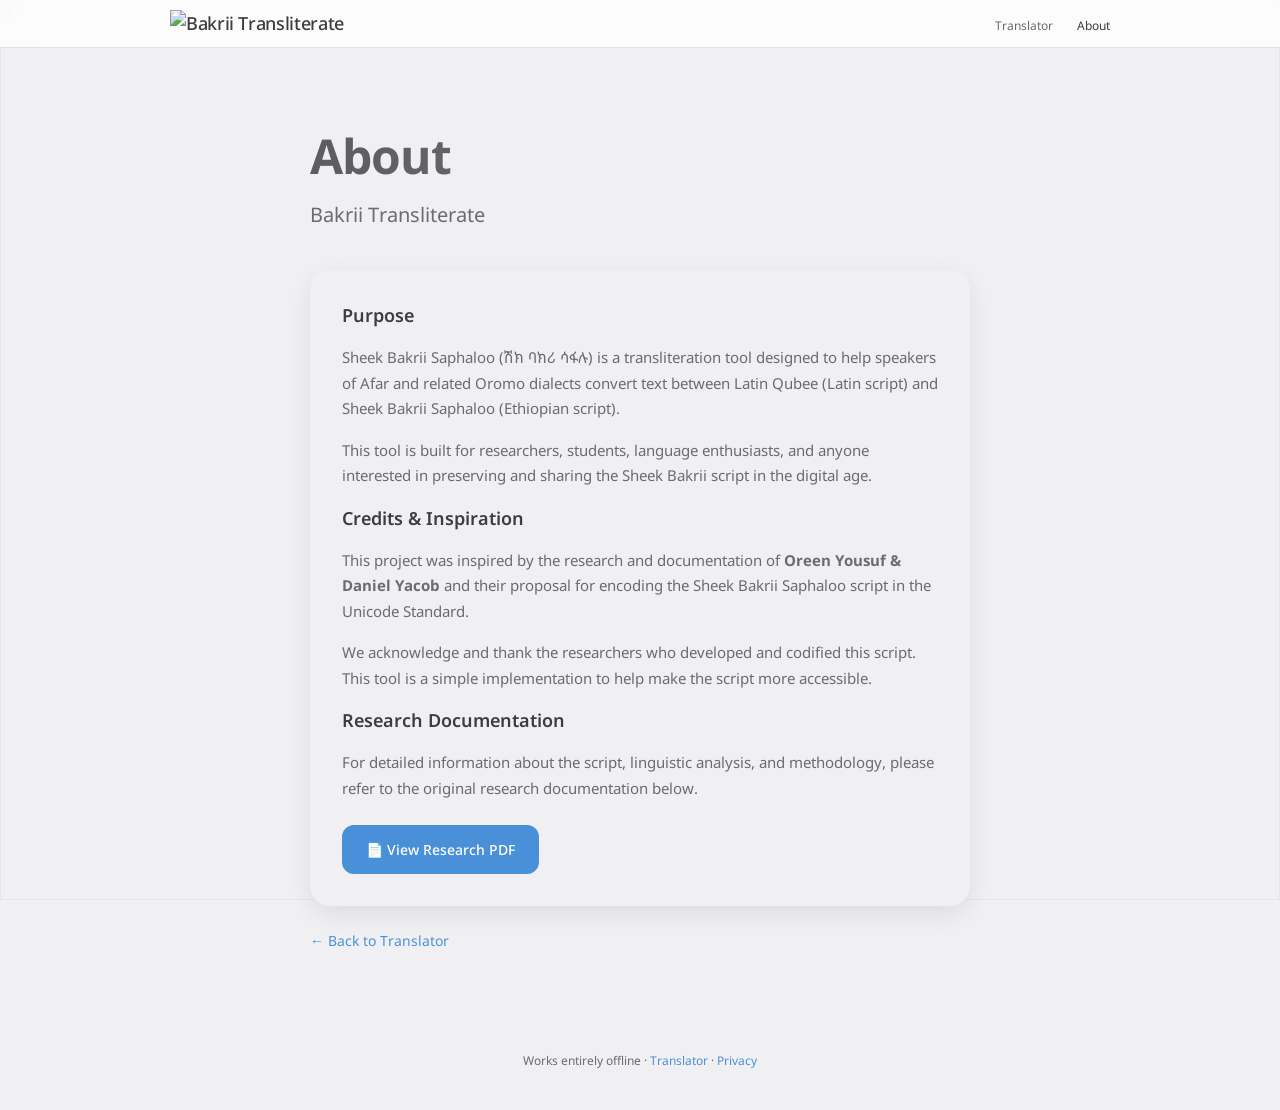
==== about.html @ ac6b7b32 "Merge 4425901981756f1d862c9200438dc6365ae06493 into 7698757508d91d9f81d3f9c5dd6d07b0c827f05c" ====
<!DOCTYPE html>
<html lang="en">
<head>
  <meta charset="UTF-8">
  <meta name="viewport" content="width=device-width, initial-scale=1.0">
  <title>About - Bakrii Transliterate</title>
  <link rel="icon" href="favicon.svg" type="image/svg+xml">
  <meta name="description" content="Learn about Bakrii Transliterate - a transliteration tool for converting between Latin Qubee and the Sheek Bakrii script.">
  <meta property="og:title" content="About - Bakrii Transliterate">
  <meta property="og:description" content="Discover the Sheek Bakrii script and the Unicode proposal by Oreen Yousuf & Daniel Yacob.">
  <meta property="og:type" content="website">
  <link href="https://fonts.googleapis.com/css2?family=Noto+Sans+Ethiopic:wght@300;400;500;600;700&family=Noto+Serif+Ethiopic:wght@400;500;600&display=swap" rel="stylesheet">
  <script type="module">
    import { injectSpeedInsights } from './speed-insights.js';
    injectSpeedInsights();
  </script>
  <style>
    *, *::before, *::after {
      box-sizing: border-box;
      margin: 0;
      padding: 0;
    }

    :root {
      --primary: #4a90d9;
      --primary-hover: #5a9fe0;
      --secondary: #6b6b70;
      --dark: #3d3d3f;
      --light: #e8e8eb;
      --white: #fafafa;
      --gray-100: #f0f0f2;
      --gray-200: #e5e5e8;
      --gray-300: #d5d5d8;
      --shadow-md: 0 8px 24px rgba(0,0,0,0.08);
      --radius-md: 12px;
      --radius-lg: 20px;
      --transition: 0.3s cubic-bezier(0.4, 0, 0.2, 1);
    }

    .map-bg {
      position: fixed;
      top: 0;
      left: 0;
      width: 100%;
      height: 100%;
      object-fit: cover;
      z-index: -1;
      opacity: 0.2;
      pointer-events: none;
    }
    
    .map-bg svg {
      width: 100%;
      height: auto;
      filter: grayscale(100%) contrast(0.8);
    }

    body {
      font-family: 'Noto Sans Ethiopic', -apple-system, BlinkMacSystemFont, 'SF Pro Display', sans-serif;
      min-height: 100vh;
      background: #f0f0f2;
      color: var(--dark);
      line-height: 1.5;
      -webkit-font-smoothing: antialiased;
    }

    body::before {
      content: '';
      position: fixed;
      top: 0;
      left: 0;
      right: 0;
      bottom: 0;
      background: rgba(240, 240, 242, 0.92);
      pointer-events: none;
      z-index: -1;
    }

    .navbar {
      position: fixed;
      top: 0;
      left: 0;
      right: 0;
      height: 48px;
      background: rgba(255, 255, 255, 0.8);
      backdrop-filter: blur(20px);
      -webkit-backdrop-filter: blur(20px);
      border-bottom: 1px solid rgba(0,0,0,0.1);
      z-index: 1000;
      display: flex;
      align-items: center;
      justify-content: center;
    }

    .navbar-content {
      max-width: 980px;
      width: 100%;
      display: flex;
      align-items: center;
      justify-content: space-between;
      padding: 0 20px;
    }

    .nav-logo {
      font-size: 18px;
      font-weight: 500;
      color: var(--dark);
      letter-spacing: -0.02em;
      text-decoration: none;
    }

    .nav-links {
      display: flex;
      gap: 24px;
      list-style: none;
    }

    .nav-links a {
      font-size: 12px;
      color: var(--secondary);
      text-decoration: none;
      transition: color var(--transition);
    }

    .nav-links a:hover,
    .nav-links a.active {
      color: var(--dark);
    }

    .container {
      max-width: 700px;
      margin: 0 auto;
      padding: 120px 20px 60px;
    }

    h1 {
      font-size: 48px;
      font-weight: 700;
      letter-spacing: -0.02em;
      background: linear-gradient(90deg, #5d5d5f 0%, #7a7a7d 100%);
      -webkit-background-clip: text;
      -webkit-text-fill-color: transparent;
      background-clip: text;
      margin-bottom: 8px;
    }

    .subtitle {
      font-size: 20px;
      font-weight: 400;
      color: var(--secondary);
      margin-bottom: 40px;
    }

    .about-card {
      background: var(--gray-100);
      border-radius: var(--radius-lg);
      padding: 32px;
      box-shadow: var(--shadow-md);
    }

    .about-card h2 {
      font-size: 18px;
      font-weight: 600;
      margin-bottom: 16px;
    }

    .about-card p {
      font-size: 15px;
      color: var(--secondary);
      margin-bottom: 16px;
      line-height: 1.7;
    }

    .about-card p:last-child {
      margin-bottom: 0;
    }

    .pdf-link {
      display: inline-flex;
      align-items: center;
      gap: 8px;
      padding: 14px 24px;
      background: var(--primary);
      color: white;
      text-decoration: none;
      border-radius: var(--radius-md);
      font-size: 14px;
      font-weight: 500;
      transition: all var(--transition);
      margin-top: 8px;
    }

    .pdf-link:hover {
      background: var(--primary-hover);
      transform: translateY(-1px);
    }

    .back-link {
      display: inline-block;
      margin-top: 24px;
      color: var(--primary);
      text-decoration: none;
      font-size: 14px;
    }

    .back-link:hover {
      text-decoration: underline;
    }

    .skip-link {
      position: absolute;
      left: -9999px;
      padding: 12px 24px;
      background: var(--primary);
      color: white;
      text-decoration: none;
      z-index: 9999;
      border-radius: var(--radius-md);
    }

    .skip-link:focus {
      position: fixed;
      left: 50%;
      top: 10px;
      transform: translateX(-50%);
    }

    a:focus-visible {
      outline: 2px solid var(--primary);
      outline-offset: 2px;
    }

    @media (max-width: 768px) {
      h1 {
        font-size: 32px;
      }

      .container {
        padding: 100px 16px 40px;
      }

      .about-card {
        padding: 24px;
      }
    }

    .footer {
      text-align: center;
      padding: 40px 20px;
      color: var(--secondary);
      font-size: 12px;
    }

    .footer a {
      color: var(--primary);
      text-decoration: none;
    }

    .footer a:hover {
      text-decoration: underline;
    }

    .modal {
      display: none;
      position: fixed;
      top: 0;
      left: 0;
      width: 100%;
      height: 100%;
      z-index: 2000;
      align-items: center;
      justify-content: center;
    }

    .modal.show {
      display: flex;
    }

    .modal-overlay {
      position: absolute;
      top: 0;
      left: 0;
      width: 100%;
      height: 100%;
      background: rgba(0, 0, 0, 0.5);
    }

    .modal-content {
      position: relative;
      background: var(--white);
      padding: 32px;
      border-radius: var(--radius-lg);
      max-width: 480px;
      margin: 20px;
      box-shadow: var(--shadow-md);
    }

    .modal-close {
      position: absolute;
      top: 12px;
      right: 12px;
      width: 32px;
      height: 32px;
      border: none;
      background: var(--gray-200);
      border-radius: 50%;
      font-size: 20px;
      cursor: pointer;
      display: flex;
      align-items: center;
      justify-content: center;
    }

    .modal-close:hover {
      background: var(--gray-300);
    }

    .modal-content h2 {
      font-size: 24px;
      margin-bottom: 16px;
      color: var(--dark);
    }

    .modal-content p {
      margin-bottom: 12px;
      color: var(--secondary);
      line-height: 1.6;
    }
  </style>
</head>
<body>
  <a href="#main" class="skip-link">Skip to content</a>
  <img class="map-bg" src="contour-lines.svg" role="img" aria-hidden="true" alt="">
  <nav class="navbar">
    <div class="navbar-content">
      <a href="translator.html" class="nav-logo"><img src="logo.svg" alt="Bakrii Transliterate" height="32"></a>
      <ul class="nav-links">
        <li><a href="translator.html">Translator</a></li>
        <li><a href="about.html" class="active">About</a></li>
      </ul>
    </div>
  </nav>

  <div class="container" id="main">
    <h1>About</h1>
    <p class="subtitle">Bakrii Transliterate</p>

    <div class="about-card">
      <h2>Purpose</h2>
      <p>
        Sheek Bakrii Saphaloo (ሽክ ባክሪ ሳፋሉ) is a transliteration tool designed to help speakers 
        of Afar and related Oromo dialects convert text between Latin Qubee (Latin script) and 
        Sheek Bakrii Saphaloo (Ethiopian script).
      </p>
      <p>
        This tool is built for researchers, students, language enthusiasts, and anyone interested 
        in preserving and sharing the Sheek Bakrii script in the digital age.
      </p>

      <h2>Credits & Inspiration</h2>
      <p>
        This project was inspired by the research and documentation of 
        <strong>Oreen Yousuf & Daniel Yacob</strong> and their proposal for encoding 
        the Sheek Bakrii Saphaloo script in the Unicode Standard.
      </p>
      <p>
        We acknowledge and thank the researchers who developed and codified this script. 
        This tool is a simple implementation to help make the script more accessible.
      </p>

      <h2>Research Documentation</h2>
      <p>
        For detailed information about the script, linguistic analysis, and methodology, 
        please refer to the original research documentation below.
      </p>
      <a href="https://www.unicode.org/L2/L2024/24109-sheek-bakrii-saphaloo.pdf" class="pdf-link" target="_blank">
        📄 View Research PDF
      </a>
    </div>

    <a href="translator.html" class="back-link">← Back to Translator</a>
  </div>

  <footer class="footer">
    <p>Works entirely offline &middot; <a href="translator.html">Translator</a> &middot; <a href="#" id="privacyLink">Privacy</a></p>
  </footer>

  <div id="privacyModal" class="modal" aria-hidden="true">
    <div class="modal-overlay" aria-hidden="true"></div>
    <div class="modal-content" role="dialog" aria-labelledby="privacyTitle">
      <button class="modal-close" aria-label="Close">&times;</button>
      <h2 id="privacyTitle">Privacy Policy</h2>
      <p>This translator runs entirely in your browser. No data is sent to any server.</p>
      <p>All translation, validation, and export operations happen locally on your device.</p>
      <p>No cookies, no tracking, no analytics.</p>
    </div>
  </div>

  <script>
    const privacyModal = document.getElementById('privacyModal');
    const privacyLink = document.getElementById('privacyLink');
    const modalClose = privacyModal.querySelector('.modal-close');
    const modalOverlay = privacyModal.querySelector('.modal-overlay');

    function openPrivacyModal() {
      privacyModal.classList.add('show');
      privacyModal.setAttribute('aria-hidden', 'false');
      modalClose.focus();
    }

    function closePrivacyModal() {
      privacyModal.classList.remove('show');
      privacyModal.setAttribute('aria-hidden', 'true');
      privacyLink.focus();
    }

    privacyLink.addEventListener('click', function(e) {
      e.preventDefault();
      openPrivacyModal();
    });

    modalClose.addEventListener('click', closePrivacyModal);
    modalOverlay.addEventListener('click', closePrivacyModal);

    document.addEventListener('keydown', function(e) {
      if (e.key === 'Escape' && privacyModal.classList.contains('show')) {
        closePrivacyModal();
      }
    });
  </script>
</body>
</html>
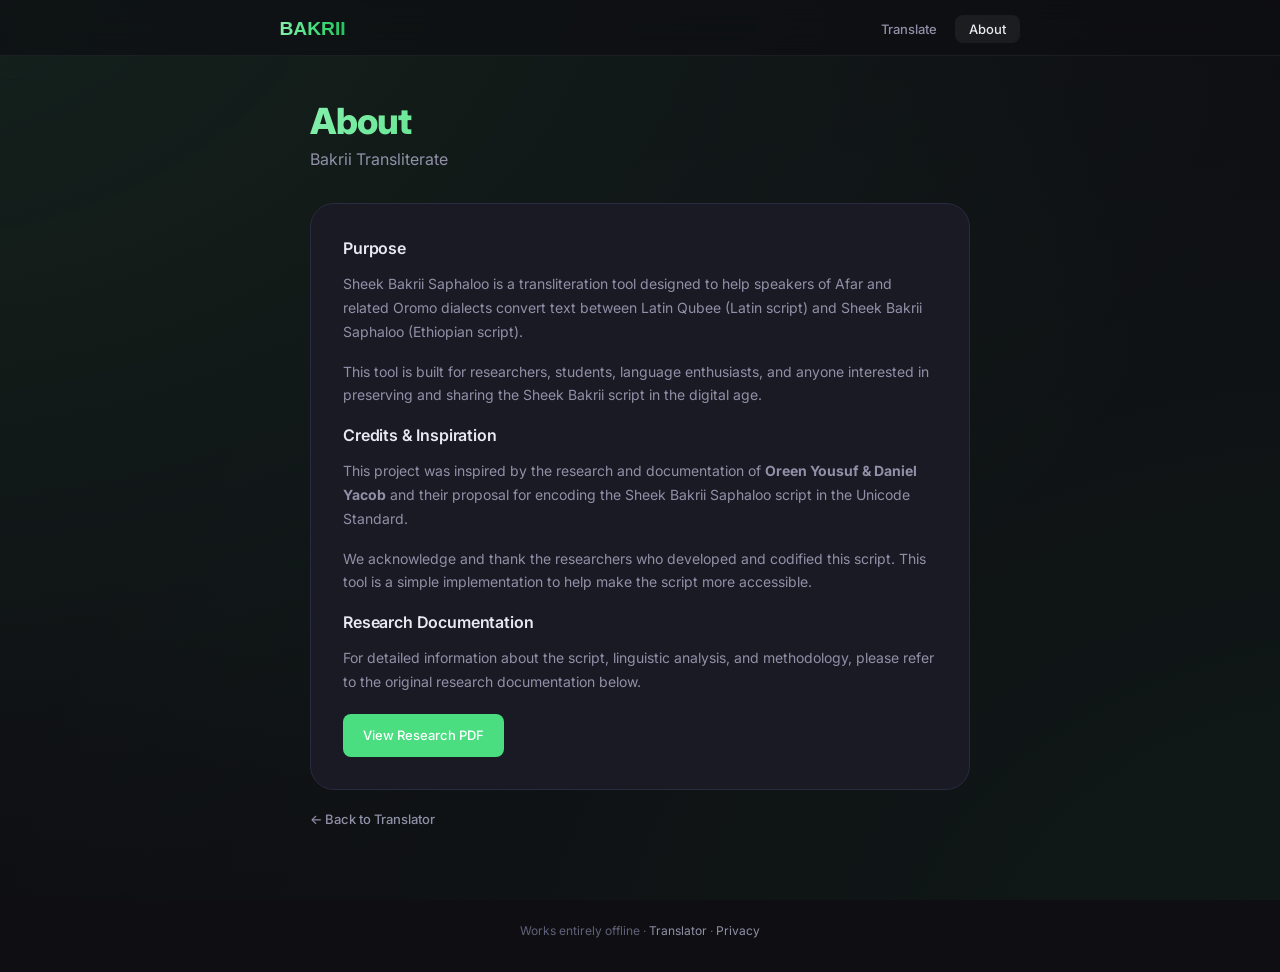
==== commit 8a6c21ad: "Rebuild UI with dark theme, green accents, and contour-lines background Complete visual redesign of " ====
--- a/about.html
+++ b/about.html
@@ -9,11 +9,7 @@
   <meta property="og:title" content="About - Bakrii Transliterate">
   <meta property="og:description" content="Discover the Sheek Bakrii script and the Unicode proposal by Oreen Yousuf & Daniel Yacob.">
   <meta property="og:type" content="website">
-  <link href="https://fonts.googleapis.com/css2?family=Noto+Sans+Ethiopic:wght@300;400;500;600;700&family=Noto+Serif+Ethiopic:wght@400;500;600&display=swap" rel="stylesheet">
-  <script type="module">
-    import { injectSpeedInsights } from './speed-insights.js';
-    injectSpeedInsights();
-  </script>
+  <link href="https://fonts.googleapis.com/css2?family=Inter:wght@300;400;500;600;700;800&family=Noto+Sans+Ethiopic:wght@300;400;500;600;700&display=swap" rel="stylesheet">
   <style>
     *, *::before, *::after {
       box-sizing: border-box;
@@ -22,58 +18,75 @@
     }
 
     :root {
-      --primary: #4a90d9;
-      --primary-hover: #5a9fe0;
-      --secondary: #6b6b70;
-      --dark: #3d3d3f;
-      --light: #e8e8eb;
-      --white: #fafafa;
-      --gray-100: #f0f0f2;
-      --gray-200: #e5e5e8;
-      --gray-300: #d5d5d8;
-      --shadow-md: 0 8px 24px rgba(0,0,0,0.08);
+      --bg: #0f0f13;
+      --bg-card: #1a1a24;
+      --bg-card-hover: #1f1f2b;
+      --surface: #24243a;
+      --border: #2a2a40;
+      --text: #e8e8f0;
+      --text-secondary: #9090a8;
+      --text-muted: #60607a;
+      --accent: #4ade80;
+      --accent-hover: #22c55e;
+      --radius-sm: 8px;
       --radius-md: 12px;
-      --radius-lg: 20px;
-      --transition: 0.3s cubic-bezier(0.4, 0, 0.2, 1);
-    }
-
-    .map-bg {
+      --radius-lg: 16px;
+      --radius-xl: 24px;
+      --transition: 0.2s cubic-bezier(0.4, 0, 0.2, 1);
+    }
+
+    .contour-bg {
       position: fixed;
       top: 0;
       left: 0;
       width: 100%;
       height: 100%;
+      z-index: -1;
+      pointer-events: none;
+      opacity: 0.08;
+      filter: grayscale(100%) contrast(1.2) brightness(0.5);
+    }
+
+    .contour-bg svg {
+      width: 100%;
+      height: 100%;
       object-fit: cover;
-      z-index: -1;
-      opacity: 0.2;
-      pointer-events: none;
-    }
-    
-    .map-bg svg {
-      width: 100%;
-      height: auto;
-      filter: grayscale(100%) contrast(0.8);
     }
 
     body {
-      font-family: 'Noto Sans Ethiopic', -apple-system, BlinkMacSystemFont, 'SF Pro Display', sans-serif;
+      font-family: 'Inter', 'Noto Sans Ethiopic', -apple-system, BlinkMacSystemFont, sans-serif;
+      background: var(--bg);
+      color: var(--text);
       min-height: 100vh;
-      background: #f0f0f2;
-      color: var(--dark);
       line-height: 1.5;
       -webkit-font-smoothing: antialiased;
     }
 
-    body::before {
-      content: '';
+    .bg-gradient {
       position: fixed;
       top: 0;
       left: 0;
-      right: 0;
-      bottom: 0;
-      background: rgba(240, 240, 242, 0.92);
-      pointer-events: none;
+      width: 100%;
+      height: 100%;
       z-index: -1;
+      overflow: hidden;
+    }
+
+    .bg-gradient::before {
+      content: '';
+      position: absolute;
+      top: -50%;
+      left: -50%;
+      width: 200%;
+      height: 200%;
+      background: radial-gradient(ellipse at 20% 20%, rgba(74, 222, 128, 0.10) 0%, transparent 50%),
+                  radial-gradient(ellipse at 80% 80%, rgba(34, 197, 94, 0.06) 0%, transparent 50%);
+      animation: bgShift 20s ease-in-out infinite alternate;
+    }
+
+    @keyframes bgShift {
+      0% { transform: translate(0, 0) rotate(0deg); }
+      100% { transform: translate(2%, 2%) rotate(3deg); }
     }
 
     .navbar {
@@ -81,11 +94,11 @@
       top: 0;
       left: 0;
       right: 0;
-      height: 48px;
-      background: rgba(255, 255, 255, 0.8);
-      backdrop-filter: blur(20px);
-      -webkit-backdrop-filter: blur(20px);
-      border-bottom: 1px solid rgba(0,0,0,0.1);
+      height: 56px;
+      background: rgba(15, 15, 19, 0.72);
+      backdrop-filter: blur(24px) saturate(1.4);
+      -webkit-backdrop-filter: blur(24px) saturate(1.4);
+      border-bottom: 1px solid rgba(255, 255, 255, 0.06);
       z-index: 1000;
       display: flex;
       align-items: center;
@@ -93,7 +106,7 @@
     }
 
     .navbar-content {
-      max-width: 980px;
+      max-width: 800px;
       width: 100%;
       display: flex;
       align-items: center;
@@ -102,71 +115,93 @@
     }
 
     .nav-logo {
-      font-size: 18px;
+      font-size: 20px;
+      font-weight: 700;
+      color: var(--text);
+      letter-spacing: -0.03em;
+      text-decoration: none;
+      display: flex;
+      align-items: center;
+      gap: 8px;
+    }
+
+    .nav-logo img {
+      height: 28px;
+    }
+
+    .nav-links {
+      display: flex;
+      gap: 4px;
+      list-style: none;
+    }
+
+    .nav-links a {
+      font-size: 13px;
       font-weight: 500;
-      color: var(--dark);
-      letter-spacing: -0.02em;
-      text-decoration: none;
-    }
-
-    .nav-links {
-      display: flex;
-      gap: 24px;
-      list-style: none;
-    }
-
-    .nav-links a {
-      font-size: 12px;
-      color: var(--secondary);
-      text-decoration: none;
-      transition: color var(--transition);
+      color: var(--text-secondary);
+      text-decoration: none;
+      padding: 6px 14px;
+      border-radius: var(--radius-sm);
+      transition: all var(--transition);
     }
 
     .nav-links a:hover,
     .nav-links a.active {
-      color: var(--dark);
+      color: var(--text);
+      background: rgba(255, 255, 255, 0.06);
     }
 
     .container {
       max-width: 700px;
       margin: 0 auto;
-      padding: 120px 20px 60px;
+      padding: 100px 20px 60px;
+    }
+
+    @keyframes fadeInUp {
+      from { opacity: 0; transform: translateY(24px); }
+      to { opacity: 1; transform: translateY(0); }
     }
 
     h1 {
-      font-size: 48px;
-      font-weight: 700;
-      letter-spacing: -0.02em;
-      background: linear-gradient(90deg, #5d5d5f 0%, #7a7a7d 100%);
+      font-size: 36px;
+      font-weight: 800;
+      letter-spacing: -0.03em;
+      background: linear-gradient(135deg, #86efac 0%, #4ade80 40%, #22c55e 100%);
       -webkit-background-clip: text;
       -webkit-text-fill-color: transparent;
       background-clip: text;
-      margin-bottom: 8px;
+      margin-bottom: 4px;
+      line-height: 1.2;
+      animation: fadeInUp 0.6s ease-out;
     }
 
     .subtitle {
-      font-size: 20px;
+      font-size: 16px;
       font-weight: 400;
-      color: var(--secondary);
-      margin-bottom: 40px;
+      color: var(--text-secondary);
+      margin-bottom: 32px;
+      animation: fadeInUp 0.6s ease-out 0.05s both;
     }
 
     .about-card {
-      background: var(--gray-100);
-      border-radius: var(--radius-lg);
+      background: var(--bg-card);
+      border: 1px solid var(--border);
+      border-radius: var(--radius-xl);
       padding: 32px;
-      box-shadow: var(--shadow-md);
+      animation: fadeInUp 0.6s ease-out 0.1s both;
     }
 
     .about-card h2 {
-      font-size: 18px;
+      font-size: 16px;
       font-weight: 600;
-      margin-bottom: 16px;
+      margin-bottom: 12px;
+      color: var(--text);
+      letter-spacing: -0.01em;
     }
 
     .about-card p {
-      font-size: 15px;
-      color: var(--secondary);
+      font-size: 14px;
+      color: var(--text-secondary);
       margin-bottom: 16px;
       line-height: 1.7;
     }
@@ -179,43 +214,50 @@
       display: inline-flex;
       align-items: center;
       gap: 8px;
-      padding: 14px 24px;
-      background: var(--primary);
+      padding: 12px 20px;
+      background: var(--accent);
       color: white;
       text-decoration: none;
-      border-radius: var(--radius-md);
-      font-size: 14px;
+      border-radius: var(--radius-sm);
+      font-size: 13px;
       font-weight: 500;
       transition: all var(--transition);
-      margin-top: 8px;
+      margin-top: 4px;
     }
 
     .pdf-link:hover {
-      background: var(--primary-hover);
+      background: var(--accent-hover);
       transform: translateY(-1px);
+      box-shadow: 0 2px 16px rgba(124, 92, 252, 0.3);
     }
 
     .back-link {
-      display: inline-block;
-      margin-top: 24px;
-      color: var(--primary);
-      text-decoration: none;
-      font-size: 14px;
+      display: inline-flex;
+      align-items: center;
+      gap: 6px;
+      margin-top: 20px;
+      color: var(--text-secondary);
+      text-decoration: none;
+      font-size: 13px;
+      font-weight: 500;
+      transition: color var(--transition);
     }
 
     .back-link:hover {
-      text-decoration: underline;
+      color: var(--text);
     }
 
     .skip-link {
       position: absolute;
       left: -9999px;
       padding: 12px 24px;
-      background: var(--primary);
+      background: var(--accent);
       color: white;
       text-decoration: none;
       z-index: 9999;
-      border-radius: var(--radius-md);
+      border-radius: var(--radius-sm);
+      font-size: 14px;
+      font-weight: 500;
     }
 
     .skip-link:focus {
@@ -226,38 +268,40 @@
     }
 
     a:focus-visible {
-      outline: 2px solid var(--primary);
+      outline: 2px solid var(--accent);
       outline-offset: 2px;
     }
 
     @media (max-width: 768px) {
       h1 {
-        font-size: 32px;
+        font-size: 28px;
       }
 
       .container {
-        padding: 100px 16px 40px;
+        padding: 84px 16px 40px;
       }
 
       .about-card {
         padding: 24px;
+        border-radius: var(--radius-lg);
       }
     }
 
     .footer {
       text-align: center;
-      padding: 40px 20px;
-      color: var(--secondary);
+      padding: 32px 20px;
+      color: var(--text-muted);
       font-size: 12px;
     }
 
     .footer a {
-      color: var(--primary);
-      text-decoration: none;
+      color: var(--text-secondary);
+      text-decoration: none;
+      transition: color var(--transition);
     }
 
     .footer a:hover {
-      text-decoration: underline;
+      color: var(--text);
     }
 
     .modal {
@@ -282,17 +326,25 @@
       left: 0;
       width: 100%;
       height: 100%;
-      background: rgba(0, 0, 0, 0.5);
+      background: rgba(0, 0, 0, 0.6);
+      backdrop-filter: blur(4px);
     }
 
     .modal-content {
       position: relative;
-      background: var(--white);
-      padding: 32px;
-      border-radius: var(--radius-lg);
-      max-width: 480px;
+      background: var(--bg-card);
+      border: 1px solid var(--border);
+      padding: 28px;
+      border-radius: var(--radius-xl);
+      max-width: 420px;
       margin: 20px;
-      box-shadow: var(--shadow-md);
+      box-shadow: 0 32px 64px rgba(0, 0, 0, 0.5);
+      animation: fadeIn 0.2s ease-out;
+    }
+
+    @keyframes fadeIn {
+      from { opacity: 0; }
+      to { opacity: 1; }
     }
 
     .modal-close {
@@ -302,40 +354,53 @@
       width: 32px;
       height: 32px;
       border: none;
-      background: var(--gray-200);
+      background: rgba(255, 255, 255, 0.06);
       border-radius: 50%;
+      font-size: 18px;
+      cursor: pointer;
+      display: flex;
+      align-items: center;
+      justify-content: center;
+      color: var(--text-secondary);
+      transition: all var(--transition);
+    }
+
+    .modal-close:hover {
+      background: rgba(255, 255, 255, 0.12);
+      color: var(--text);
+    }
+
+    .modal-content h2 {
       font-size: 20px;
-      cursor: pointer;
-      display: flex;
-      align-items: center;
-      justify-content: center;
-    }
-
-    .modal-close:hover {
-      background: var(--gray-300);
-    }
-
-    .modal-content h2 {
-      font-size: 24px;
-      margin-bottom: 16px;
-      color: var(--dark);
+      font-weight: 700;
+      margin-bottom: 12px;
+      color: var(--text);
+      letter-spacing: -0.02em;
     }
 
     .modal-content p {
-      margin-bottom: 12px;
-      color: var(--secondary);
+      margin-bottom: 8px;
+      color: var(--text-secondary);
       line-height: 1.6;
+      font-size: 14px;
+    }
+
+    .modal-content p:last-child {
+      margin-bottom: 0;
     }
   </style>
 </head>
 <body>
   <a href="#main" class="skip-link">Skip to content</a>
-  <img class="map-bg" src="contour-lines.svg" role="img" aria-hidden="true" alt="">
+  <div class="bg-gradient" aria-hidden="true"></div>
+  <div class="contour-bg" aria-hidden="true">
+    <svg xmlns="http://www.w3.org/2000/svg" width="2423.8577722279006" height="1572.4668701550163" baseProfile="full" version="1.1" viewBox="60721.410803,-15475.841881,2423.857772,1572.466870"><defs><style type="text/css">polyline,line,rect,path,polygon,.polygon{fill:none;stroke:#000;stroke-width:1px;stroke-linejoin:round;}</style></defs><g transform="scale(1,-1)"><g id="contours" class="ID ELEV"><polyline points="62713.95792818706,15475.841880926788 62713.95792818706,15471.498049793763 62715.22929339672,15470.050106082754 62715.735370810275,15471.498049793763 62715.735370810275,15475.841880926788" class="contours" style="fill:none;stroke:#000;stroke-width:1px;stroke-linejoin:round"/><polyline points="61069.312187719646,15475.841880926788 61069.312187719646,15471.498049793763 61064.57346284726,15470.898900671966 61062.091273628386,15471.498049793763 61062.091273628386,15475.841880926788" class="contours" style="fill:none;stroke:#000;stroke-width:1px;stroke-linejoin:round"/><polyline points="60764.282527999014,15475.841880926788 60764.282527999014,15471.498049793763 60760.505283535516,15470.729230124201 60751.81762126947,15470.297315984635 60743.12995900342,15469.89769095528 60734.44229673737,15470.959876025068 60725.75463447131,15471.208461051561 60721.410803338294,15471.208461051561" class="contours" style="fill:none;stroke:#000;stroke-width:1px;stroke-linejoin:round"/><polyline points="61786.4048798221,15475.841880926788 61786.4048798221,15471.498049793763 61785.64943092939,15470.532753986423 61776.96176866335,15464.399594039796 61768.27410639729,15465.02277357062 61761.95580656744,15471.498049793763 61761.95580656744,15475.841880926788" class="contours" style="fill:none;stroke:#000;stroke-width:1px;stroke-linejoin:round"/><polyline points="61780.33198247345,15475.841880926788 61780.33198247345,15471.498049793763 61776.96176866335,15469.114240025638 61768.27410639729,15469.825270102783 61766.64187894125,15471.498049793763 61766.64187894125,15475.841880926788" class="contours" style="fill:none;stroke:#000;stroke-width:1px;stroke-linejoin:round"/><polyline points="61425.44353178859,15475.841880926788 61425.44353178859,15469.825270102783 61425.948538922846,15469.114240025638 61434.6362011889,15468.719358851202 61443.32386345495,15468.70350396615 61447.66769458797,15470.532753986423 61452.01152572099,15471.498049793763 61452.01152572099,15475.841880926788" class="contours" style="fill:none;stroke:#000;stroke-width:1px;stroke-linejoin:round"/><polyline points="61161.23797529016,15475.841880926788 61161.23797529016,15471.498049793763 61157.78197150631,15470.050106082754 61152.33887837881,15469.114240025638 61143.65121611276,15468.719358851202 61134.96355384671,15468.70350396615 61130.61972271369,15470.050106082754 61128.13753349481,15471.498049793763 61128.13753349481,15475.841880926788" class="contours" style="fill:none;stroke:#000;stroke-width:1px;stroke-linejoin:round"/><polyline points="61907.94901385191,15475.841880926788 61907.94901385191,15471.498049793763 61907.19356495919,15470.532753986423 61898.50590269314,15469.114240025638 61889.81824042709,15468.719358851202 61881.13057816104,15468.70350396615 61877.468763134545,15469.114240025638 61872.444512895136,15470.050106082754 61864.43726973556,15471.498049793763 61864.43726973556,15475.841880926788" class="contours" style="fill:none;stroke:#000;stroke-width:1px;stroke-linejoin:round"/><polyline points="62018.18088969788,15475.841880926788 62018.18088969788,15471.498049793763 62009.49322743183,15470.050106082754 62000.80556516578,15468.719358851202 61992.11790289973,15468.70350396615 61983.43024063368,15468.719358851202 61979.09067058591,15469.114240025638 61974.74257816748,15470.050106082754 61966.05491590143,15471.498049793763 61966.05491590143,15475.841880926788" class="contours" style="fill:none;stroke:#000;stroke-width:1px;stroke-linejoin:round"/><polyline points="62128.41276554386,15475.841880926788 62128.41276554386,15471.498049793763 62119.72510327781,15470.050106082754 62111.03744101176,15468.719358851202 62102.34977874571,15468.70350396615 62093.66211647966,15468.719358851202 62084.974454213605,15468.70350396615 62076.286791947555,15468.719358851202 62072.625547199414,15469.114240025638 62067.59912968136,15470.050106082754 62060.9129870442,15471.498049793763 62060.9129870442,15475.841880926788" class="contours" style="fill:none;stroke:#000;stroke-width:1px;stroke-linejoin:round"/><polyline points="62238.64464138984,15475.841880926788 62238.64464138984,15471.498049793763 62229.95697912379,15470.050106082754 62221.26931685774,15468.719358851202 62212.58165459169,15468.70350396615 62203.89399232564,15468.719358851202 62195.206330059585,15468.70350396615 62186.518667793535,15468.719358851202 62182.857423045394,15469.114240025638 62177.83100552734,15470.050106082754 62171.14486289018,15471.498049793763 62171.14486289018,15475.841880926788" class="contours" style="fill:none;stroke:#000;stroke-width:1px;stroke-linejoin:round"/><polyline points="62348.87651723582,15475.841880926788 62348.87651723582,15471.498049793763 62340.18885496977,15470.050106082754 62331.50119270372,15468.719358851202 62322.81353043767,15468.70350396615 62314.125868171615,15468.719358851202 62305.438205905565,15468.70350396615 62296.750543639515,15468.719358851202 62293.089298891374,15469.114240025638 62288.06288137332,15470.050106082754 62281.37673873616,15471.498049793763 62281.37673873616,15475.841880926788" class="contours" style="fill:none;stroke:#000;stroke-width:1px;stroke-linejoin:round"/><polyline points="62459.1083930818,15475.841880926788 62459.1083930818,15471.498049793763 62450.42073081575,15470.050106082754 62441.7330685497,15468.719358851202 62433.04540628365,15468.70350396615 62424.357744017595,15468.719358851202 62415.670081751545,15468.70350396615 62406.982419485495,15468.719358851202 62403.321174737354,15469.114240025638 62398.2947572193,15470.050106082754 62391.60861458214,15471.498049793763 62391.60861458214,15475.841880926788" class="contours" style="fill:none;stroke:#000;stroke-width:1px;stroke-linejoin:round"/><polyline points="62569.34026892778,15475.841880926788 62569.34026892778,15471.498049793763 62560.65260666173,15470.050106082754 62551.96494439568,15468.719358851202 62543.27728212963,15468.70350396615 62534.589619863575,15468.719358851202 62525.901957597525,15468.70350396615 62517.214295331475,15468.719358851202 62513.553050583334,15469.114240025638 62508.52663306528,15470.050106082754 62501.84049042812,15471.498049793763 62501.84049042812,15475.841880926788" class="contours" style="fill:none;stroke:#000;stroke-width:1px;stroke-linejoin:round"/><polyline points="62679.57214477376,15475.841880926788 62679.57214477376,15471.498049793763 62670.88448250771,15470.050106082754 62662.19682024166,15468.719358851202 62653.50915797561,15468.70350396615 62644.821495709555,15468.719358851202 62636.133833443505,15468.70350396615 62627.446171177455,15468.719358851202 62623.784926429314,15469.114240025638 62618.75850891126,15470.050106082754 62612.0723662741,15471.498049793763 62612.0723662741,15475.841880926788" class="contours" style="fill:none;stroke:#000;stroke-width:1px;stroke-linejoin:round"/><polyline points="60721.410803338294,15398.10005068329 60721.410803338294,15393.756219550265 60725.75463447131,15392.308275839256 60734.44229673737,15391.372409782164 60743.12995900342,15390.97752860773 60751.81762126947,15390.961673722677 60755.47943601705,15391.372409782164 60760.505283535516,15392.308275839256 60763.667891860844,15393.756219550265 60764.282527999014,15395.204163261274 60764.282527999014,15398.10005068329" class="contours" style="fill:none;stroke:#000;stroke-width:1px;stroke-linejoin:round"/></g></g></svg>
+  </div>
   <nav class="navbar">
     <div class="navbar-content">
-      <a href="translator.html" class="nav-logo"><img src="logo.svg" alt="Bakrii Transliterate" height="32"></a>
+      <a href="translator.html" class="nav-logo"><img src="logo.svg" alt="Bakrii Transliterate"></a>
       <ul class="nav-links">
-        <li><a href="translator.html">Translator</a></li>
+        <li><a href="translator.html">Translate</a></li>
         <li><a href="about.html" class="active">About</a></li>
       </ul>
     </div>
@@ -348,7 +413,7 @@
     <div class="about-card">
       <h2>Purpose</h2>
       <p>
-        Sheek Bakrii Saphaloo (ሽክ ባክሪ ሳፋሉ) is a transliteration tool designed to help speakers 
+        Sheek Bakrii Saphaloo is a transliteration tool designed to help speakers 
         of Afar and related Oromo dialects convert text between Latin Qubee (Latin script) and 
         Sheek Bakrii Saphaloo (Ethiopian script).
       </p>
@@ -374,7 +439,7 @@
         please refer to the original research documentation below.
       </p>
       <a href="https://www.unicode.org/L2/L2024/24109-sheek-bakrii-saphaloo.pdf" class="pdf-link" target="_blank">
-        📄 View Research PDF
+        View Research PDF
       </a>
     </div>
 
@@ -389,7 +454,7 @@
     <div class="modal-overlay" aria-hidden="true"></div>
     <div class="modal-content" role="dialog" aria-labelledby="privacyTitle">
       <button class="modal-close" aria-label="Close">&times;</button>
-      <h2 id="privacyTitle">Privacy Policy</h2>
+      <h2 id="privacyTitle">Privacy</h2>
       <p>This translator runs entirely in your browser. No data is sent to any server.</p>
       <p>All translation, validation, and export operations happen locally on your device.</p>
       <p>No cookies, no tracking, no analytics.</p>
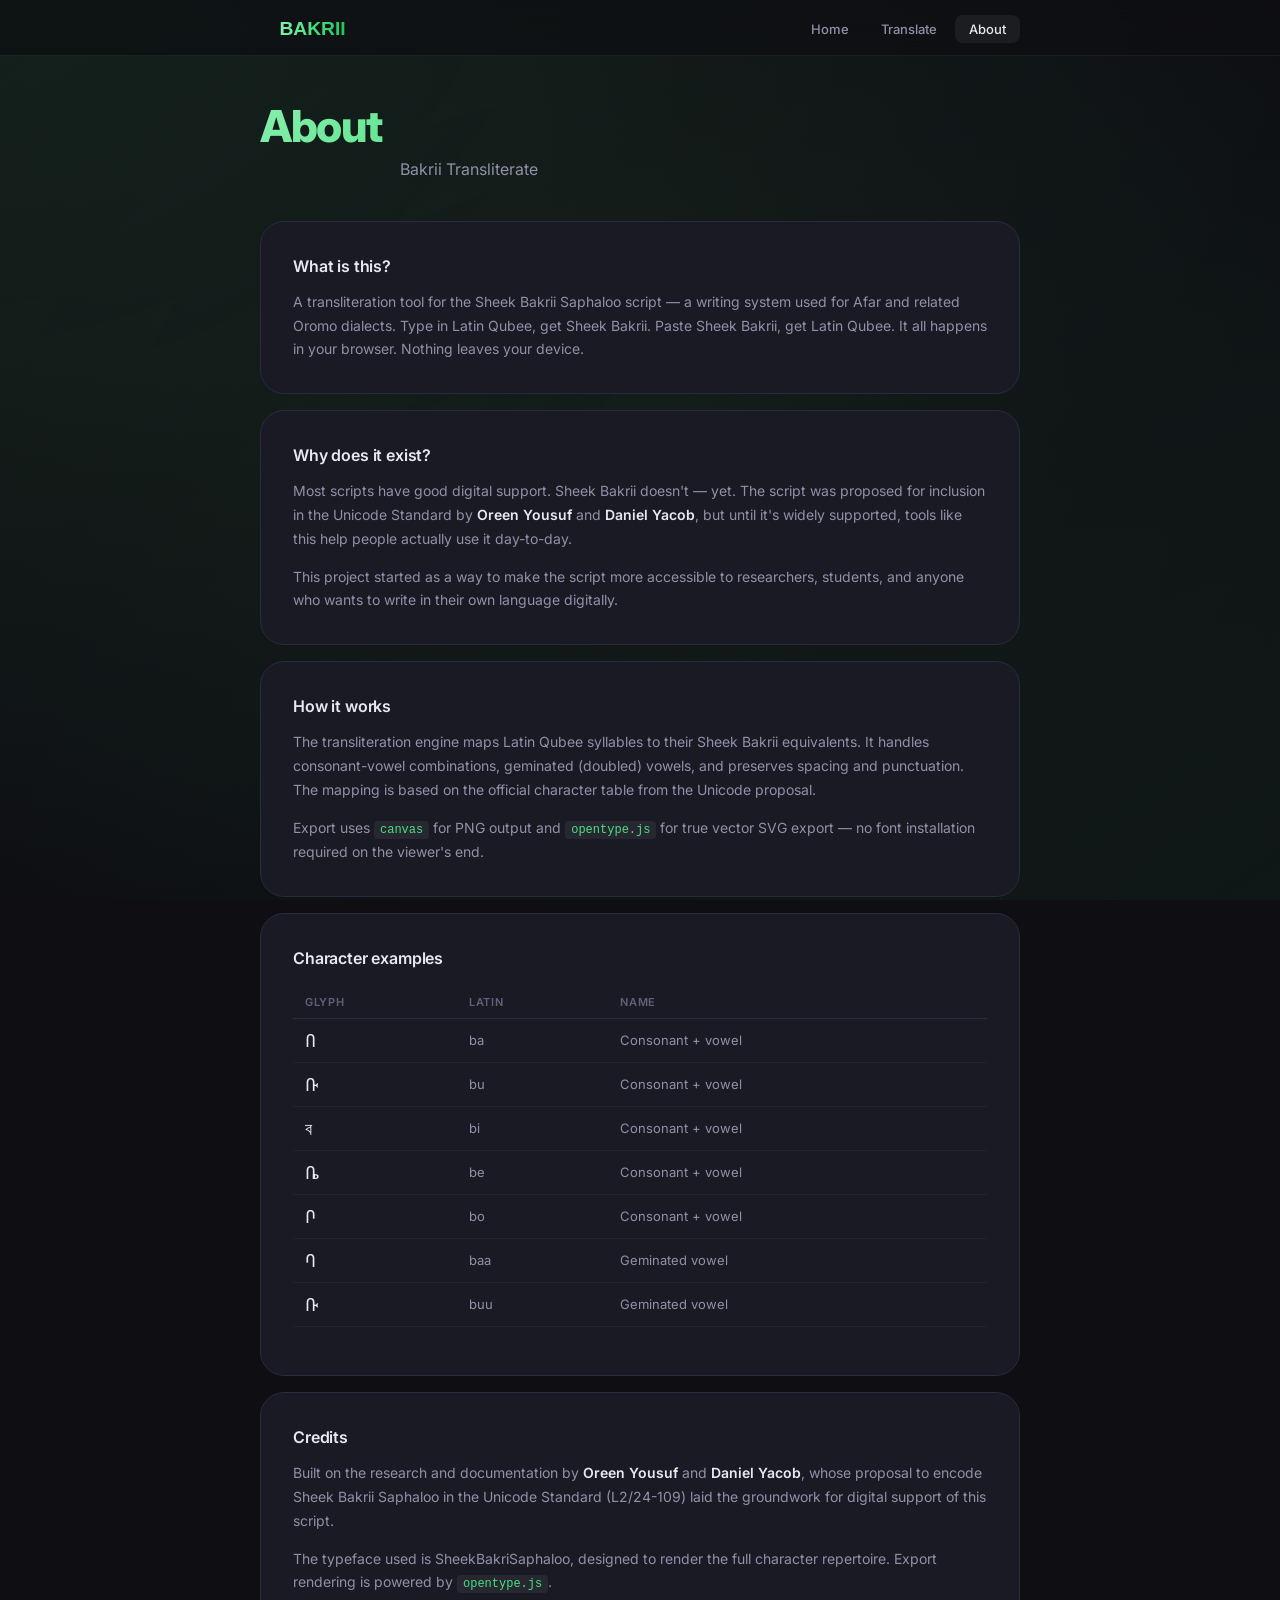
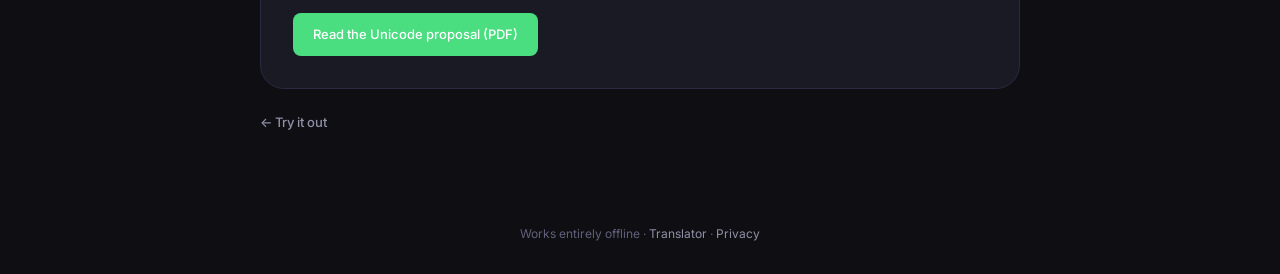
==== commit 9d73d653: "Shared CSS extraction, landing page, copy/char-count/history features, and content improvements - Cr" ====
--- a/about.html
+++ b/about.html
@@ -3,184 +3,26 @@
 <head>
   <meta charset="UTF-8">
   <meta name="viewport" content="width=device-width, initial-scale=1.0">
-  <title>About - Bakrii Transliterate</title>
+  <title>About — Bakrii Transliterate</title>
   <link rel="icon" href="favicon.svg" type="image/svg+xml">
-  <meta name="description" content="Learn about Bakrii Transliterate - a transliteration tool for converting between Latin Qubee and the Sheek Bakrii script.">
-  <meta property="og:title" content="About - Bakrii Transliterate">
-  <meta property="og:description" content="Discover the Sheek Bakrii script and the Unicode proposal by Oreen Yousuf & Daniel Yacob.">
+  <meta name="description" content="About Bakrii Transliterate — a transliteration tool for converting between Latin Qubee and the Sheek Bakrii script.">
+  <meta property="og:title" content="About — Bakrii Transliterate">
+  <meta property="og:description" content="The story behind the Sheek Bakrii script and the Unicode proposal by Oreen Yousuf & Daniel Yacob.">
   <meta property="og:type" content="website">
+  <link rel="stylesheet" href="style.css">
   <link href="https://fonts.googleapis.com/css2?family=Inter:wght@300;400;500;600;700;800&family=Noto+Sans+Ethiopic:wght@300;400;500;600;700&display=swap" rel="stylesheet">
   <style>
-    *, *::before, *::after {
-      box-sizing: border-box;
-      margin: 0;
-      padding: 0;
-    }
-
-    :root {
-      --bg: #0f0f13;
-      --bg-card: #1a1a24;
-      --bg-card-hover: #1f1f2b;
-      --surface: #24243a;
-      --border: #2a2a40;
-      --text: #e8e8f0;
-      --text-secondary: #9090a8;
-      --text-muted: #60607a;
-      --accent: #4ade80;
-      --accent-hover: #22c55e;
-      --radius-sm: 8px;
-      --radius-md: 12px;
-      --radius-lg: 16px;
-      --radius-xl: 24px;
-      --transition: 0.2s cubic-bezier(0.4, 0, 0.2, 1);
-    }
-
-    .contour-bg {
-      position: fixed;
-      top: 0;
-      left: 0;
-      width: 100%;
-      height: 100%;
-      z-index: -1;
-      pointer-events: none;
-      opacity: 0.08;
-      filter: grayscale(100%) contrast(1.2) brightness(0.5);
-    }
-
-    .contour-bg svg {
-      width: 100%;
-      height: 100%;
-      object-fit: cover;
-    }
-
-    body {
-      font-family: 'Inter', 'Noto Sans Ethiopic', -apple-system, BlinkMacSystemFont, sans-serif;
-      background: var(--bg);
-      color: var(--text);
-      min-height: 100vh;
-      line-height: 1.5;
-      -webkit-font-smoothing: antialiased;
-    }
-
-    .bg-gradient {
-      position: fixed;
-      top: 0;
-      left: 0;
-      width: 100%;
-      height: 100%;
-      z-index: -1;
-      overflow: hidden;
-    }
-
-    .bg-gradient::before {
-      content: '';
-      position: absolute;
-      top: -50%;
-      left: -50%;
-      width: 200%;
-      height: 200%;
-      background: radial-gradient(ellipse at 20% 20%, rgba(74, 222, 128, 0.10) 0%, transparent 50%),
-                  radial-gradient(ellipse at 80% 80%, rgba(34, 197, 94, 0.06) 0%, transparent 50%);
-      animation: bgShift 20s ease-in-out infinite alternate;
-    }
-
-    @keyframes bgShift {
-      0% { transform: translate(0, 0) rotate(0deg); }
-      100% { transform: translate(2%, 2%) rotate(3deg); }
-    }
-
-    .navbar {
-      position: fixed;
-      top: 0;
-      left: 0;
-      right: 0;
-      height: 56px;
-      background: rgba(15, 15, 19, 0.72);
-      backdrop-filter: blur(24px) saturate(1.4);
-      -webkit-backdrop-filter: blur(24px) saturate(1.4);
-      border-bottom: 1px solid rgba(255, 255, 255, 0.06);
-      z-index: 1000;
-      display: flex;
-      align-items: center;
-      justify-content: center;
-    }
-
-    .navbar-content {
-      max-width: 800px;
-      width: 100%;
-      display: flex;
-      align-items: center;
-      justify-content: space-between;
-      padding: 0 20px;
-    }
-
-    .nav-logo {
-      font-size: 20px;
-      font-weight: 700;
-      color: var(--text);
-      letter-spacing: -0.03em;
-      text-decoration: none;
-      display: flex;
-      align-items: center;
-      gap: 8px;
-    }
-
-    .nav-logo img {
-      height: 28px;
-    }
-
-    .nav-links {
-      display: flex;
-      gap: 4px;
-      list-style: none;
-    }
-
-    .nav-links a {
-      font-size: 13px;
-      font-weight: 500;
-      color: var(--text-secondary);
-      text-decoration: none;
-      padding: 6px 14px;
-      border-radius: var(--radius-sm);
-      transition: all var(--transition);
-    }
-
-    .nav-links a:hover,
-    .nav-links a.active {
-      color: var(--text);
-      background: rgba(255, 255, 255, 0.06);
-    }
-
-    .container {
-      max-width: 700px;
-      margin: 0 auto;
-      padding: 100px 20px 60px;
-    }
-
-    @keyframes fadeInUp {
-      from { opacity: 0; transform: translateY(24px); }
-      to { opacity: 1; transform: translateY(0); }
-    }
-
-    h1 {
-      font-size: 36px;
-      font-weight: 800;
-      letter-spacing: -0.03em;
-      background: linear-gradient(135deg, #86efac 0%, #4ade80 40%, #22c55e 100%);
-      -webkit-background-clip: text;
-      -webkit-text-fill-color: transparent;
-      background-clip: text;
+    .about-header {
+      margin-bottom: 40px;
+      animation: fadeInUp 0.6s ease-out;
+    }
+
+    .about-header h1 {
       margin-bottom: 4px;
-      line-height: 1.2;
-      animation: fadeInUp 0.6s ease-out;
-    }
-
-    .subtitle {
-      font-size: 16px;
-      font-weight: 400;
-      color: var(--text-secondary);
-      margin-bottom: 32px;
-      animation: fadeInUp 0.6s ease-out 0.05s both;
+    }
+
+    .about-header .subtitle {
+      margin-bottom: 0;
     }
 
     .about-card {
@@ -188,6 +30,7 @@
       border: 1px solid var(--border);
       border-radius: var(--radius-xl);
       padding: 32px;
+      margin-bottom: 16px;
       animation: fadeInUp 0.6s ease-out 0.1s both;
     }
 
@@ -202,12 +45,26 @@
     .about-card p {
       font-size: 14px;
       color: var(--text-secondary);
-      margin-bottom: 16px;
+      margin-bottom: 14px;
       line-height: 1.7;
     }
 
     .about-card p:last-child {
       margin-bottom: 0;
+    }
+
+    .about-card strong {
+      color: var(--text);
+      font-weight: 600;
+    }
+
+    .about-card code {
+      font-family: 'SF Mono', 'Fira Code', monospace;
+      background: rgba(255, 255, 255, 0.06);
+      padding: 2px 6px;
+      border-radius: 4px;
+      font-size: 12px;
+      color: var(--accent);
     }
 
     .pdf-link {
@@ -228,178 +85,94 @@
     .pdf-link:hover {
       background: var(--accent-hover);
       transform: translateY(-1px);
-      box-shadow: 0 2px 16px rgba(124, 92, 252, 0.3);
+      box-shadow: 0 2px 16px rgba(74, 222, 128, 0.3);
+    }
+
+    .char-table {
+      width: 100%;
+      border-collapse: collapse;
+      margin: 16px 0;
+      font-size: 13px;
+    }
+
+    .char-table th {
+      text-align: left;
+      padding: 8px 12px;
+      color: var(--text-muted);
+      font-weight: 600;
+      font-size: 11px;
+      text-transform: uppercase;
+      letter-spacing: 0.06em;
+      border-bottom: 1px solid var(--border);
+    }
+
+    .char-table td {
+      padding: 8px 12px;
+      border-bottom: 1px solid rgba(255, 255, 255, 0.04);
+      color: var(--text-secondary);
+    }
+
+    .char-table td:first-child {
+      font-family: 'SheekBakriSaphaloo', 'Noto Sans Ethiopic', sans-serif;
+      font-size: 18px;
+      color: var(--text);
+    }
+
+    .char-table tr:hover td {
+      background: rgba(255, 255, 255, 0.02);
     }
 
     .back-link {
       display: inline-flex;
       align-items: center;
       gap: 6px;
-      margin-top: 20px;
+      margin-top: 8px;
       color: var(--text-secondary);
       text-decoration: none;
       font-size: 13px;
       font-weight: 500;
       transition: color var(--transition);
+      animation: fadeInUp 0.6s ease-out 0.2s both;
     }
 
     .back-link:hover {
       color: var(--text);
     }
 
-    .skip-link {
-      position: absolute;
-      left: -9999px;
-      padding: 12px 24px;
-      background: var(--accent);
-      color: white;
-      text-decoration: none;
-      z-index: 9999;
-      border-radius: var(--radius-sm);
-      font-size: 14px;
-      font-weight: 500;
-    }
-
-    .skip-link:focus {
-      position: fixed;
-      left: 50%;
-      top: 10px;
-      transform: translateX(-50%);
-    }
-
-    a:focus-visible {
-      outline: 2px solid var(--accent);
-      outline-offset: 2px;
+    @media (max-width: 320px) {
+      .about-card { padding: 10px; border-radius: var(--radius-md); }
+      .about-card h2 { font-size: 12px; margin-bottom: 8px; }
+      .about-card p { font-size: 11px; line-height: 1.5; }
+      .char-table { font-size: 11px; }
+      .char-table th, .char-table td { padding: 6px 8px; }
+    }
+
+    @media (max-width: 375px) {
+      .about-card { padding: 12px; border-radius: var(--radius-lg); }
+      .about-card h2 { font-size: 13px; }
+      .about-card p { font-size: 12px; }
+    }
+
+    @media (max-width: 414px) {
+      .about-card { padding: 14px; }
+      .about-card h2 { font-size: 14px; }
+      .about-card p { font-size: 12px; }
     }
 
     @media (max-width: 768px) {
-      h1 {
-        font-size: 28px;
-      }
-
-      .container {
-        padding: 84px 16px 40px;
-      }
-
-      .about-card {
-        padding: 24px;
-        border-radius: var(--radius-lg);
-      }
-    }
-
-    .footer {
-      text-align: center;
-      padding: 32px 20px;
-      color: var(--text-muted);
-      font-size: 12px;
-    }
-
-    .footer a {
-      color: var(--text-secondary);
-      text-decoration: none;
-      transition: color var(--transition);
-    }
-
-    .footer a:hover {
-      color: var(--text);
-    }
-
-    .modal {
-      display: none;
-      position: fixed;
-      top: 0;
-      left: 0;
-      width: 100%;
-      height: 100%;
-      z-index: 2000;
-      align-items: center;
-      justify-content: center;
-    }
-
-    .modal.show {
-      display: flex;
-    }
-
-    .modal-overlay {
-      position: absolute;
-      top: 0;
-      left: 0;
-      width: 100%;
-      height: 100%;
-      background: rgba(0, 0, 0, 0.6);
-      backdrop-filter: blur(4px);
-    }
-
-    .modal-content {
-      position: relative;
-      background: var(--bg-card);
-      border: 1px solid var(--border);
-      padding: 28px;
-      border-radius: var(--radius-xl);
-      max-width: 420px;
-      margin: 20px;
-      box-shadow: 0 32px 64px rgba(0, 0, 0, 0.5);
-      animation: fadeIn 0.2s ease-out;
-    }
-
-    @keyframes fadeIn {
-      from { opacity: 0; }
-      to { opacity: 1; }
-    }
-
-    .modal-close {
-      position: absolute;
-      top: 12px;
-      right: 12px;
-      width: 32px;
-      height: 32px;
-      border: none;
-      background: rgba(255, 255, 255, 0.06);
-      border-radius: 50%;
-      font-size: 18px;
-      cursor: pointer;
-      display: flex;
-      align-items: center;
-      justify-content: center;
-      color: var(--text-secondary);
-      transition: all var(--transition);
-    }
-
-    .modal-close:hover {
-      background: rgba(255, 255, 255, 0.12);
-      color: var(--text);
-    }
-
-    .modal-content h2 {
-      font-size: 20px;
-      font-weight: 700;
-      margin-bottom: 12px;
-      color: var(--text);
-      letter-spacing: -0.02em;
-    }
-
-    .modal-content p {
-      margin-bottom: 8px;
-      color: var(--text-secondary);
-      line-height: 1.6;
-      font-size: 14px;
-    }
-
-    .modal-content p:last-child {
-      margin-bottom: 0;
+      .about-card { padding: 24px; border-radius: var(--radius-lg); }
     }
   </style>
 </head>
 <body>
   <a href="#main" class="skip-link">Skip to content</a>
   <div class="bg-gradient" aria-hidden="true"></div>
-  <div class="contour-bg" aria-hidden="true">
-    <svg xmlns="http://www.w3.org/2000/svg" width="2423.8577722279006" height="1572.4668701550163" baseProfile="full" version="1.1" viewBox="60721.410803,-15475.841881,2423.857772,1572.466870"><defs><style type="text/css">polyline,line,rect,path,polygon,.polygon{fill:none;stroke:#000;stroke-width:1px;stroke-linejoin:round;}</style></defs><g transform="scale(1,-1)"><g id="contours" class="ID ELEV"><polyline points="62713.95792818706,15475.841880926788 62713.95792818706,15471.498049793763 62715.22929339672,15470.050106082754 62715.735370810275,15471.498049793763 62715.735370810275,15475.841880926788" class="contours" style="fill:none;stroke:#000;stroke-width:1px;stroke-linejoin:round"/><polyline points="61069.312187719646,15475.841880926788 61069.312187719646,15471.498049793763 61064.57346284726,15470.898900671966 61062.091273628386,15471.498049793763 61062.091273628386,15475.841880926788" class="contours" style="fill:none;stroke:#000;stroke-width:1px;stroke-linejoin:round"/><polyline points="60764.282527999014,15475.841880926788 60764.282527999014,15471.498049793763 60760.505283535516,15470.729230124201 60751.81762126947,15470.297315984635 60743.12995900342,15469.89769095528 60734.44229673737,15470.959876025068 60725.75463447131,15471.208461051561 60721.410803338294,15471.208461051561" class="contours" style="fill:none;stroke:#000;stroke-width:1px;stroke-linejoin:round"/><polyline points="61786.4048798221,15475.841880926788 61786.4048798221,15471.498049793763 61785.64943092939,15470.532753986423 61776.96176866335,15464.399594039796 61768.27410639729,15465.02277357062 61761.95580656744,15471.498049793763 61761.95580656744,15475.841880926788" class="contours" style="fill:none;stroke:#000;stroke-width:1px;stroke-linejoin:round"/><polyline points="61780.33198247345,15475.841880926788 61780.33198247345,15471.498049793763 61776.96176866335,15469.114240025638 61768.27410639729,15469.825270102783 61766.64187894125,15471.498049793763 61766.64187894125,15475.841880926788" class="contours" style="fill:none;stroke:#000;stroke-width:1px;stroke-linejoin:round"/><polyline points="61425.44353178859,15475.841880926788 61425.44353178859,15469.825270102783 61425.948538922846,15469.114240025638 61434.6362011889,15468.719358851202 61443.32386345495,15468.70350396615 61447.66769458797,15470.532753986423 61452.01152572099,15471.498049793763 61452.01152572099,15475.841880926788" class="contours" style="fill:none;stroke:#000;stroke-width:1px;stroke-linejoin:round"/><polyline points="61161.23797529016,15475.841880926788 61161.23797529016,15471.498049793763 61157.78197150631,15470.050106082754 61152.33887837881,15469.114240025638 61143.65121611276,15468.719358851202 61134.96355384671,15468.70350396615 61130.61972271369,15470.050106082754 61128.13753349481,15471.498049793763 61128.13753349481,15475.841880926788" class="contours" style="fill:none;stroke:#000;stroke-width:1px;stroke-linejoin:round"/><polyline points="61907.94901385191,15475.841880926788 61907.94901385191,15471.498049793763 61907.19356495919,15470.532753986423 61898.50590269314,15469.114240025638 61889.81824042709,15468.719358851202 61881.13057816104,15468.70350396615 61877.468763134545,15469.114240025638 61872.444512895136,15470.050106082754 61864.43726973556,15471.498049793763 61864.43726973556,15475.841880926788" class="contours" style="fill:none;stroke:#000;stroke-width:1px;stroke-linejoin:round"/><polyline points="62018.18088969788,15475.841880926788 62018.18088969788,15471.498049793763 62009.49322743183,15470.050106082754 62000.80556516578,15468.719358851202 61992.11790289973,15468.70350396615 61983.43024063368,15468.719358851202 61979.09067058591,15469.114240025638 61974.74257816748,15470.050106082754 61966.05491590143,15471.498049793763 61966.05491590143,15475.841880926788" class="contours" style="fill:none;stroke:#000;stroke-width:1px;stroke-linejoin:round"/><polyline points="62128.41276554386,15475.841880926788 62128.41276554386,15471.498049793763 62119.72510327781,15470.050106082754 62111.03744101176,15468.719358851202 62102.34977874571,15468.70350396615 62093.66211647966,15468.719358851202 62084.974454213605,15468.70350396615 62076.286791947555,15468.719358851202 62072.625547199414,15469.114240025638 62067.59912968136,15470.050106082754 62060.9129870442,15471.498049793763 62060.9129870442,15475.841880926788" class="contours" style="fill:none;stroke:#000;stroke-width:1px;stroke-linejoin:round"/><polyline points="62238.64464138984,15475.841880926788 62238.64464138984,15471.498049793763 62229.95697912379,15470.050106082754 62221.26931685774,15468.719358851202 62212.58165459169,15468.70350396615 62203.89399232564,15468.719358851202 62195.206330059585,15468.70350396615 62186.518667793535,15468.719358851202 62182.857423045394,15469.114240025638 62177.83100552734,15470.050106082754 62171.14486289018,15471.498049793763 62171.14486289018,15475.841880926788" class="contours" style="fill:none;stroke:#000;stroke-width:1px;stroke-linejoin:round"/><polyline points="62348.87651723582,15475.841880926788 62348.87651723582,15471.498049793763 62340.18885496977,15470.050106082754 62331.50119270372,15468.719358851202 62322.81353043767,15468.70350396615 62314.125868171615,15468.719358851202 62305.438205905565,15468.70350396615 62296.750543639515,15468.719358851202 62293.089298891374,15469.114240025638 62288.06288137332,15470.050106082754 62281.37673873616,15471.498049793763 62281.37673873616,15475.841880926788" class="contours" style="fill:none;stroke:#000;stroke-width:1px;stroke-linejoin:round"/><polyline points="62459.1083930818,15475.841880926788 62459.1083930818,15471.498049793763 62450.42073081575,15470.050106082754 62441.7330685497,15468.719358851202 62433.04540628365,15468.70350396615 62424.357744017595,15468.719358851202 62415.670081751545,15468.70350396615 62406.982419485495,15468.719358851202 62403.321174737354,15469.114240025638 62398.2947572193,15470.050106082754 62391.60861458214,15471.498049793763 62391.60861458214,15475.841880926788" class="contours" style="fill:none;stroke:#000;stroke-width:1px;stroke-linejoin:round"/><polyline points="62569.34026892778,15475.841880926788 62569.34026892778,15471.498049793763 62560.65260666173,15470.050106082754 62551.96494439568,15468.719358851202 62543.27728212963,15468.70350396615 62534.589619863575,15468.719358851202 62525.901957597525,15468.70350396615 62517.214295331475,15468.719358851202 62513.553050583334,15469.114240025638 62508.52663306528,15470.050106082754 62501.84049042812,15471.498049793763 62501.84049042812,15475.841880926788" class="contours" style="fill:none;stroke:#000;stroke-width:1px;stroke-linejoin:round"/><polyline points="62679.57214477376,15475.841880926788 62679.57214477376,15471.498049793763 62670.88448250771,15470.050106082754 62662.19682024166,15468.719358851202 62653.50915797561,15468.70350396615 62644.821495709555,15468.719358851202 62636.133833443505,15468.70350396615 62627.446171177455,15468.719358851202 62623.784926429314,15469.114240025638 62618.75850891126,15470.050106082754 62612.0723662741,15471.498049793763 62612.0723662741,15475.841880926788" class="contours" style="fill:none;stroke:#000;stroke-width:1px;stroke-linejoin:round"/><polyline points="60721.410803338294,15398.10005068329 60721.410803338294,15393.756219550265 60725.75463447131,15392.308275839256 60734.44229673737,15391.372409782164 60743.12995900342,15390.97752860773 60751.81762126947,15390.961673722677 60755.47943601705,15391.372409782164 60760.505283535516,15392.308275839256 60763.667891860844,15393.756219550265 60764.282527999014,15395.204163261274 60764.282527999014,15398.10005068329" class="contours" style="fill:none;stroke:#000;stroke-width:1px;stroke-linejoin:round"/></g></g></svg>
-  </div>
+
   <nav class="navbar">
     <div class="navbar-content">
-      <a href="translator.html" class="nav-logo"><img src="logo.svg" alt="Bakrii Transliterate"></a>
+      <a href="index.html" class="nav-logo"><img src="logo.svg" alt="Bakrii"></a>
       <ul class="nav-links">
+        <li><a href="index.html">Home</a></li>
         <li><a href="translator.html">Translate</a></li>
         <li><a href="about.html" class="active">About</a></li>
       </ul>
@@ -407,47 +180,89 @@
   </nav>
 
   <div class="container" id="main">
-    <h1>About</h1>
-    <p class="subtitle">Bakrii Transliterate</p>
-
-    <div class="about-card">
-      <h2>Purpose</h2>
-      <p>
-        Sheek Bakrii Saphaloo is a transliteration tool designed to help speakers 
-        of Afar and related Oromo dialects convert text between Latin Qubee (Latin script) and 
-        Sheek Bakrii Saphaloo (Ethiopian script).
-      </p>
-      <p>
-        This tool is built for researchers, students, language enthusiasts, and anyone interested 
-        in preserving and sharing the Sheek Bakrii script in the digital age.
-      </p>
-
-      <h2>Credits & Inspiration</h2>
-      <p>
-        This project was inspired by the research and documentation of 
-        <strong>Oreen Yousuf & Daniel Yacob</strong> and their proposal for encoding 
-        the Sheek Bakrii Saphaloo script in the Unicode Standard.
-      </p>
-      <p>
-        We acknowledge and thank the researchers who developed and codified this script. 
-        This tool is a simple implementation to help make the script more accessible.
-      </p>
-
-      <h2>Research Documentation</h2>
-      <p>
-        For detailed information about the script, linguistic analysis, and methodology, 
-        please refer to the original research documentation below.
-      </p>
-      <a href="https://www.unicode.org/L2/L2024/24109-sheek-bakrii-saphaloo.pdf" class="pdf-link" target="_blank">
-        View Research PDF
+    <div class="about-header">
+      <h1>About</h1>
+      <p class="subtitle">Bakrii Transliterate</p>
+    </div>
+
+    <div class="about-card">
+      <h2>What is this?</h2>
+      <p>
+        A transliteration tool for the Sheek Bakrii Saphaloo script — a writing system
+        used for Afar and related Oromo dialects. Type in Latin Qubee, get Sheek Bakrii.
+        Paste Sheek Bakrii, get Latin Qubee. It all happens in your browser. Nothing
+        leaves your device.
+      </p>
+    </div>
+
+    <div class="about-card">
+      <h2>Why does it exist?</h2>
+      <p>
+        Most scripts have good digital support. Sheek Bakrii doesn't — yet. The script
+        was proposed for inclusion in the Unicode Standard by <strong>Oreen Yousuf</strong> and
+        <strong>Daniel Yacob</strong>, but until it's widely supported, tools like this
+        help people actually use it day-to-day.
+      </p>
+      <p>
+        This project started as a way to make the script more accessible to researchers,
+        students, and anyone who wants to write in their own language digitally.
+      </p>
+    </div>
+
+    <div class="about-card">
+      <h2>How it works</h2>
+      <p>
+        The transliteration engine maps Latin Qubee syllables to their Sheek Bakrii
+        equivalents. It handles consonant-vowel combinations, geminated (doubled)
+        vowels, and preserves spacing and punctuation. The mapping is based on the
+        official character table from the Unicode proposal.
+      </p>
+      <p>
+        Export uses <code>canvas</code> for PNG output and <code>opentype.js</code>
+        for true vector SVG export — no font installation required on the viewer's end.
+      </p>
+    </div>
+
+    <div class="about-card">
+      <h2>Character examples</h2>
+      <table class="char-table">
+        <thead>
+          <tr><th>Glyph</th><th>Latin</th><th>Name</th></tr>
+        </thead>
+        <tbody>
+          <tr><td>በ</td><td>ba</td><td>Consonant + vowel</td></tr>
+          <tr><td>ቡ</td><td>bu</td><td>Consonant + vowel</td></tr>
+          <tr><td>ব</td><td>bi</td><td>Consonant + vowel</td></tr>
+          <tr><td>ቤ</td><td>be</td><td>Consonant + vowel</td></tr>
+          <tr><td>ቦ</td><td>bo</td><td>Consonant + vowel</td></tr>
+          <tr><td>ባ</td><td>baa</td><td>Geminated vowel</td></tr>
+          <tr><td>ቡ</td><td>buu</td><td>Geminated vowel</td></tr>
+        </tbody>
+      </table>
+    </div>
+
+    <div class="about-card">
+      <h2>Credits</h2>
+      <p>
+        Built on the research and documentation by <strong>Oreen Yousuf</strong> and
+        <strong>Daniel Yacob</strong>, whose proposal to encode Sheek Bakrii Saphaloo
+        in the Unicode Standard (L2/24-109) laid the groundwork for digital support of
+        this script.
+      </p>
+      <p>
+        The typeface used is SheekBakriSaphaloo, designed to render the full character
+        repertoire. Export rendering is powered by <code>opentype.js</code>.
+      </p>
+      <a href="https://www.unicode.org/L2/L2024/24109-sheek-bakrii-saphaloo.pdf" class="pdf-link" target="_blank" rel="noopener">
+        Read the Unicode proposal (PDF)
       </a>
     </div>
 
-    <a href="translator.html" class="back-link">← Back to Translator</a>
+    <a href="translator.html" class="back-link">← Try it out</a>
   </div>
 
   <footer class="footer">
-    <p>Works entirely offline &middot; <a href="translator.html">Translator</a> &middot; <a href="#" id="privacyLink">Privacy</a></p>
+    <p>Works entirely offline · <a href="translator.html">Translator</a> · <a href="#" id="privacyLink">Privacy</a></p>
   </footer>
 
   <div id="privacyModal" class="modal" aria-hidden="true">
--- a/style.css
+++ b/style.css
@@ -0,0 +1,341 @@
+*, *::before, *::after {
+  box-sizing: border-box;
+  margin: 0;
+  padding: 0;
+}
+
+:root {
+  --bg: #0f0f13;
+  --bg-card: #1a1a24;
+  --bg-card-hover: #1f1f2b;
+  --surface: #24243a;
+  --border: #2a2a40;
+  --text: #e8e8f0;
+  --text-secondary: #9090a8;
+  --text-muted: #60607a;
+  --accent: #4ade80;
+  --accent-hover: #22c55e;
+  --accent-glow: rgba(74, 222, 128, 0.25);
+  --green: #4ade80;
+  --green-bg: rgba(74, 222, 128, 0.1);
+  --red: #f87171;
+  --red-bg: rgba(248, 113, 113, 0.1);
+  --radius-sm: 8px;
+  --radius-md: 12px;
+  --radius-lg: 16px;
+  --radius-xl: 24px;
+  --transition: 0.2s cubic-bezier(0.4, 0, 0.2, 1);
+}
+
+body {
+  font-family: 'Inter', 'Noto Sans Ethiopic', -apple-system, BlinkMacSystemFont, sans-serif;
+  background: var(--bg);
+  color: var(--text);
+  min-height: 100vh;
+  line-height: 1.5;
+  -webkit-font-smoothing: antialiased;
+  -moz-osx-font-smoothing: grayscale;
+}
+
+.bg-gradient {
+  position: fixed;
+  top: 0;
+  left: 0;
+  width: 100%;
+  height: 100%;
+  z-index: -1;
+  overflow: hidden;
+}
+
+.bg-gradient::before {
+  content: '';
+  position: absolute;
+  top: -50%;
+  left: -50%;
+  width: 200%;
+  height: 200%;
+  background: radial-gradient(ellipse at 20% 20%, rgba(74, 222, 128, 0.10) 0%, transparent 50%),
+              radial-gradient(ellipse at 80% 80%, rgba(34, 197, 94, 0.06) 0%, transparent 50%),
+              radial-gradient(ellipse at 50% 50%, rgba(74, 222, 128, 0.03) 0%, transparent 50%);
+  animation: bgShift 20s ease-in-out infinite alternate;
+}
+
+@keyframes bgShift {
+  0% { transform: translate(0, 0) rotate(0deg); }
+  100% { transform: translate(2%, 2%) rotate(3deg); }
+}
+
+@keyframes fadeInUp {
+  from { opacity: 0; transform: translateY(24px); }
+  to { opacity: 1; transform: translateY(0); }
+}
+
+@keyframes fadeIn {
+  from { opacity: 0; }
+  to { opacity: 1; }
+}
+
+.navbar {
+  position: fixed;
+  top: 0;
+  left: 0;
+  right: 0;
+  height: 56px;
+  background: rgba(15, 15, 19, 0.72);
+  backdrop-filter: blur(24px) saturate(1.4);
+  -webkit-backdrop-filter: blur(24px) saturate(1.4);
+  border-bottom: 1px solid rgba(255, 255, 255, 0.06);
+  z-index: 1000;
+  display: flex;
+  align-items: center;
+  justify-content: center;
+}
+
+.navbar-content {
+  max-width: 800px;
+  width: 100%;
+  display: flex;
+  align-items: center;
+  justify-content: space-between;
+  padding: 0 20px;
+}
+
+.nav-logo {
+  font-size: 20px;
+  font-weight: 700;
+  color: var(--text);
+  letter-spacing: -0.03em;
+  text-decoration: none;
+  display: flex;
+  align-items: center;
+  gap: 8px;
+}
+
+.nav-logo img {
+  height: 28px;
+}
+
+.nav-links {
+  display: flex;
+  gap: 4px;
+  list-style: none;
+}
+
+.nav-links a {
+  font-size: 13px;
+  font-weight: 500;
+  color: var(--text-secondary);
+  text-decoration: none;
+  padding: 6px 14px;
+  border-radius: var(--radius-sm);
+  transition: all var(--transition);
+}
+
+.nav-links a:hover,
+.nav-links a.active {
+  color: var(--text);
+  background: rgba(255, 255, 255, 0.06);
+}
+
+.container {
+  max-width: 800px;
+  margin: 0 auto;
+  padding: 100px 20px 60px;
+}
+
+h1 {
+  font-size: 44px;
+  font-weight: 800;
+  letter-spacing: -0.03em;
+  background: linear-gradient(135deg, #86efac 0%, #4ade80 40%, #22c55e 100%);
+  -webkit-background-clip: text;
+  -webkit-text-fill-color: transparent;
+  background-clip: text;
+  margin-bottom: 8px;
+  line-height: 1.2;
+}
+
+.subtitle {
+  font-size: 16px;
+  font-weight: 400;
+  color: var(--text-secondary);
+  max-width: 480px;
+  margin: 0 auto;
+}
+
+.footer {
+  text-align: center;
+  padding: 32px 20px;
+  color: var(--text-muted);
+  font-size: 12px;
+}
+
+.footer a {
+  color: var(--text-secondary);
+  text-decoration: none;
+  transition: color var(--transition);
+}
+
+.footer a:hover {
+  color: var(--text);
+}
+
+.skip-link {
+  position: absolute;
+  left: -9999px;
+  padding: 12px 24px;
+  background: var(--accent);
+  color: white;
+  text-decoration: none;
+  z-index: 9999;
+  border-radius: var(--radius-sm);
+  font-size: 14px;
+  font-weight: 500;
+}
+
+.skip-link:focus {
+  position: fixed;
+  left: 50%;
+  top: 10px;
+  transform: translateX(-50%);
+}
+
+button:focus-visible,
+a:focus-visible {
+  outline: 2px solid var(--accent);
+  outline-offset: 2px;
+}
+
+.modal {
+  display: none;
+  position: fixed;
+  top: 0;
+  left: 0;
+  width: 100%;
+  height: 100%;
+  z-index: 2000;
+  align-items: center;
+  justify-content: center;
+}
+
+.modal.show {
+  display: flex;
+}
+
+.modal-overlay {
+  position: absolute;
+  top: 0;
+  left: 0;
+  width: 100%;
+  height: 100%;
+  background: rgba(0, 0, 0, 0.6);
+  backdrop-filter: blur(4px);
+}
+
+.modal-content {
+  position: relative;
+  background: var(--bg-card);
+  border: 1px solid var(--border);
+  padding: 28px;
+  border-radius: var(--radius-xl);
+  max-width: 420px;
+  margin: 20px;
+  box-shadow: 0 32px 64px rgba(0, 0, 0, 0.5);
+  animation: fadeIn 0.2s ease-out;
+}
+
+.modal-close {
+  position: absolute;
+  top: 12px;
+  right: 12px;
+  width: 32px;
+  height: 32px;
+  border: none;
+  background: rgba(255, 255, 255, 0.06);
+  border-radius: 50%;
+  font-size: 18px;
+  cursor: pointer;
+  display: flex;
+  align-items: center;
+  justify-content: center;
+  color: var(--text-secondary);
+  transition: all var(--transition);
+}
+
+.modal-close:hover {
+  background: rgba(255, 255, 255, 0.12);
+  color: var(--text);
+}
+
+.modal-content h2 {
+  font-size: 20px;
+  font-weight: 700;
+  margin-bottom: 12px;
+  color: var(--text);
+  letter-spacing: -0.02em;
+}
+
+.modal-content p {
+  margin-bottom: 8px;
+  color: var(--text-secondary);
+  line-height: 1.6;
+  font-size: 14px;
+}
+
+.modal-content p:last-child {
+  margin-bottom: 0;
+}
+
+.toast {
+  position: fixed;
+  bottom: 24px;
+  left: 50%;
+  transform: translateX(-50%) translateY(20px);
+  background: var(--bg-card);
+  border: 1px solid var(--accent);
+  color: var(--accent);
+  padding: 10px 20px;
+  border-radius: var(--radius-sm);
+  font-size: 13px;
+  font-weight: 500;
+  opacity: 0;
+  pointer-events: none;
+  transition: all 0.3s ease;
+  z-index: 3000;
+  box-shadow: 0 8px 32px rgba(0, 0, 0, 0.4);
+}
+
+.toast.show {
+  opacity: 1;
+  transform: translateX(-50%) translateY(0);
+}
+
+@media (max-width: 320px) {
+  h1 { font-size: 22px; letter-spacing: -0.01em; }
+  .subtitle { font-size: 11px; margin-bottom: 20px; }
+  .container { padding: 64px 12px 32px; }
+  .navbar-content { padding: 0 8px; }
+  .nav-links { gap: 2px; }
+  .nav-links a { padding: 4px 6px; font-size: 10px; }
+}
+
+@media (max-width: 375px) {
+  h1 { font-size: 24px; letter-spacing: -0.02em; }
+  .subtitle { font-size: 12px; margin-bottom: 24px; }
+  .container { padding: 72px 14px 36px; }
+}
+
+@media (max-width: 414px) {
+  h1 { font-size: 26px; letter-spacing: -0.02em; }
+  .subtitle { font-size: 13px; margin-bottom: 28px; }
+  .container { padding: 80px 16px 40px; }
+}
+
+@media (max-width: 768px) {
+  h1 { font-size: 32px; }
+  .subtitle { font-size: 14px; }
+  .container { padding: 84px 16px 40px; }
+  .navbar-content { padding: 0 12px; }
+  .nav-logo img { height: 24px; }
+  .nav-links a { padding: 6px 10px; font-size: 12px; }
+}
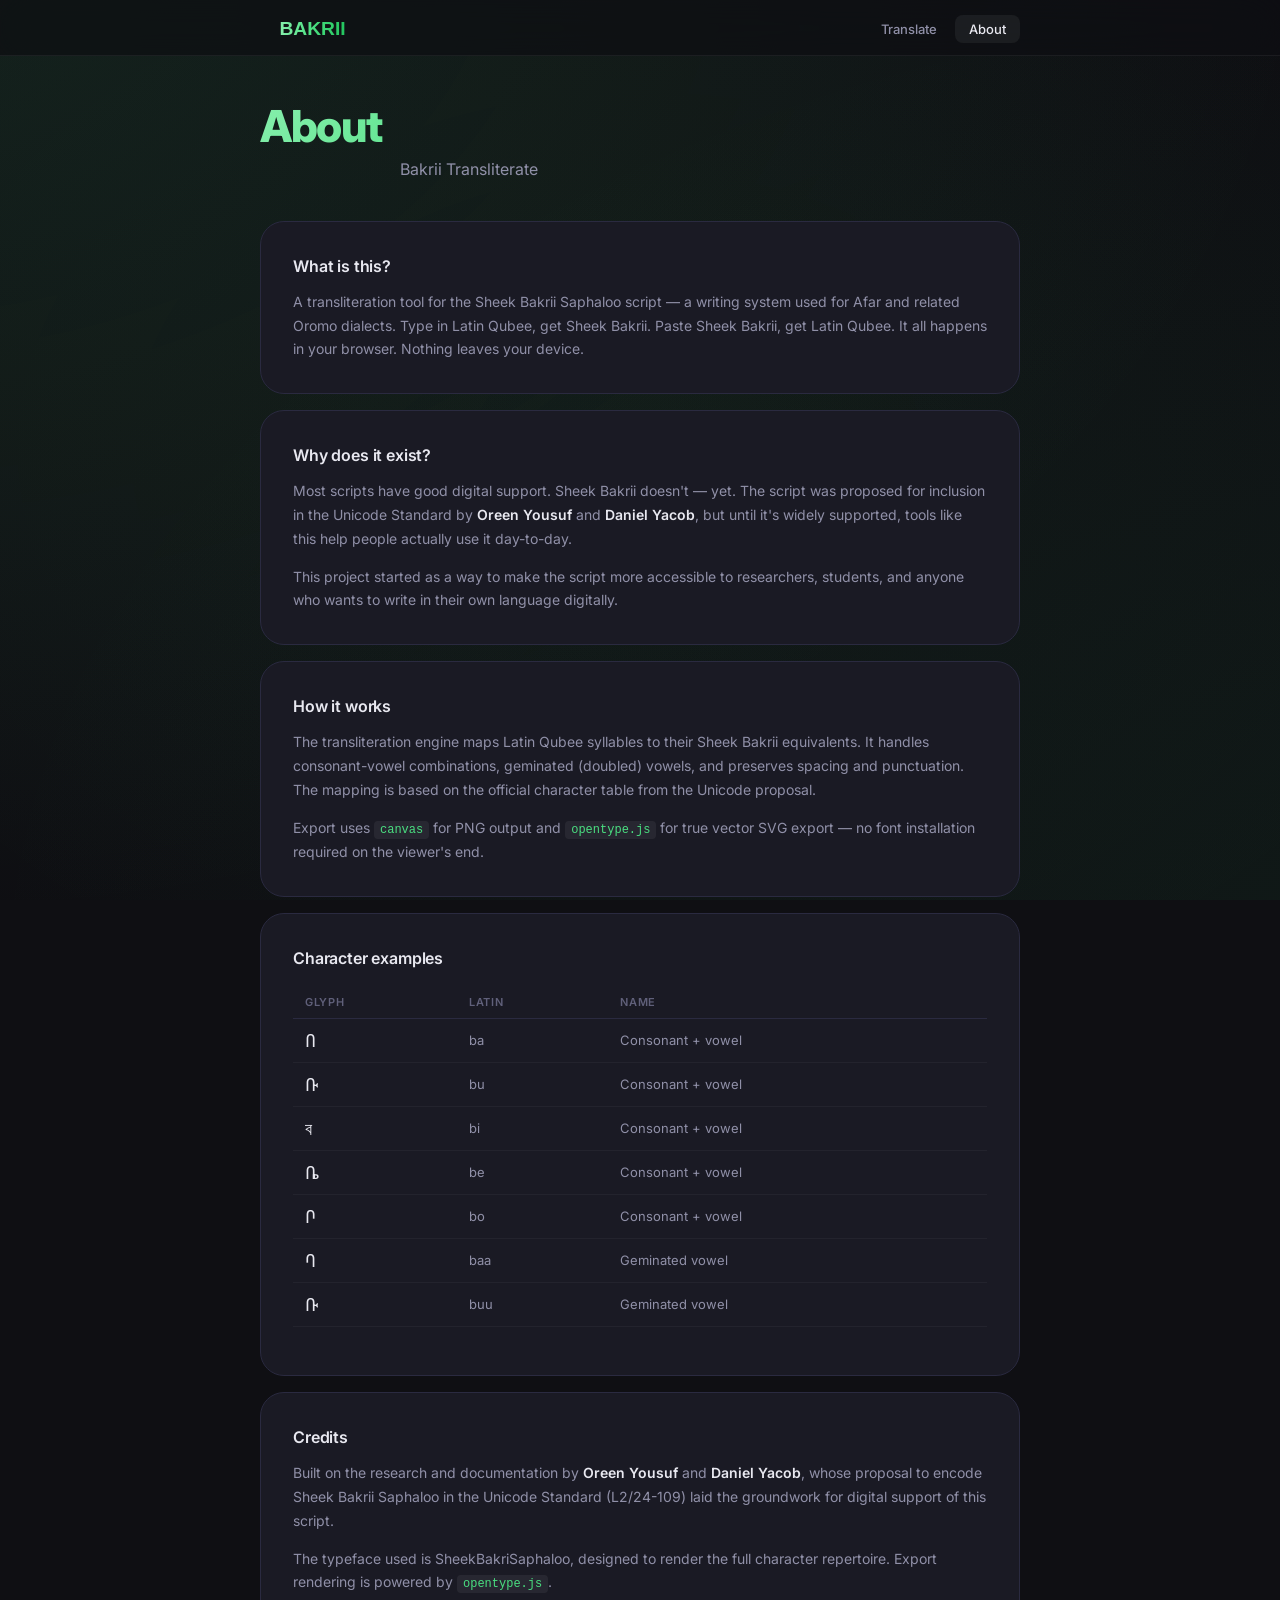
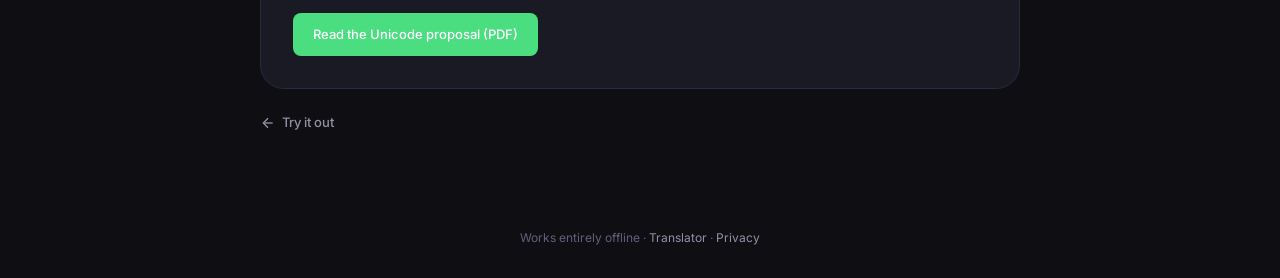
==== commit e7087537: "Remove landing page, replace unicode symbols with SVG icons, auto-run validation on transliterate - " ====
--- a/about.html
+++ b/about.html
@@ -170,9 +170,8 @@
 
   <nav class="navbar">
     <div class="navbar-content">
-      <a href="index.html" class="nav-logo"><img src="logo.svg" alt="Bakrii"></a>
+      <a href="translator.html" class="nav-logo"><img src="logo.svg" alt="Bakrii"></a>
       <ul class="nav-links">
-        <li><a href="index.html">Home</a></li>
         <li><a href="translator.html">Translate</a></li>
         <li><a href="about.html" class="active">About</a></li>
       </ul>
@@ -258,7 +257,7 @@
       </a>
     </div>
 
-    <a href="translator.html" class="back-link">← Try it out</a>
+    <a href="translator.html" class="back-link"><svg width="16" height="16" viewBox="0 0 24 24" fill="none" stroke="currentColor" stroke-width="2"><line x1="19" y1="12" x2="5" y2="12"/><polyline points="12 19 5 12 12 5"/></svg> Try it out</a>
   </div>
 
   <footer class="footer">
